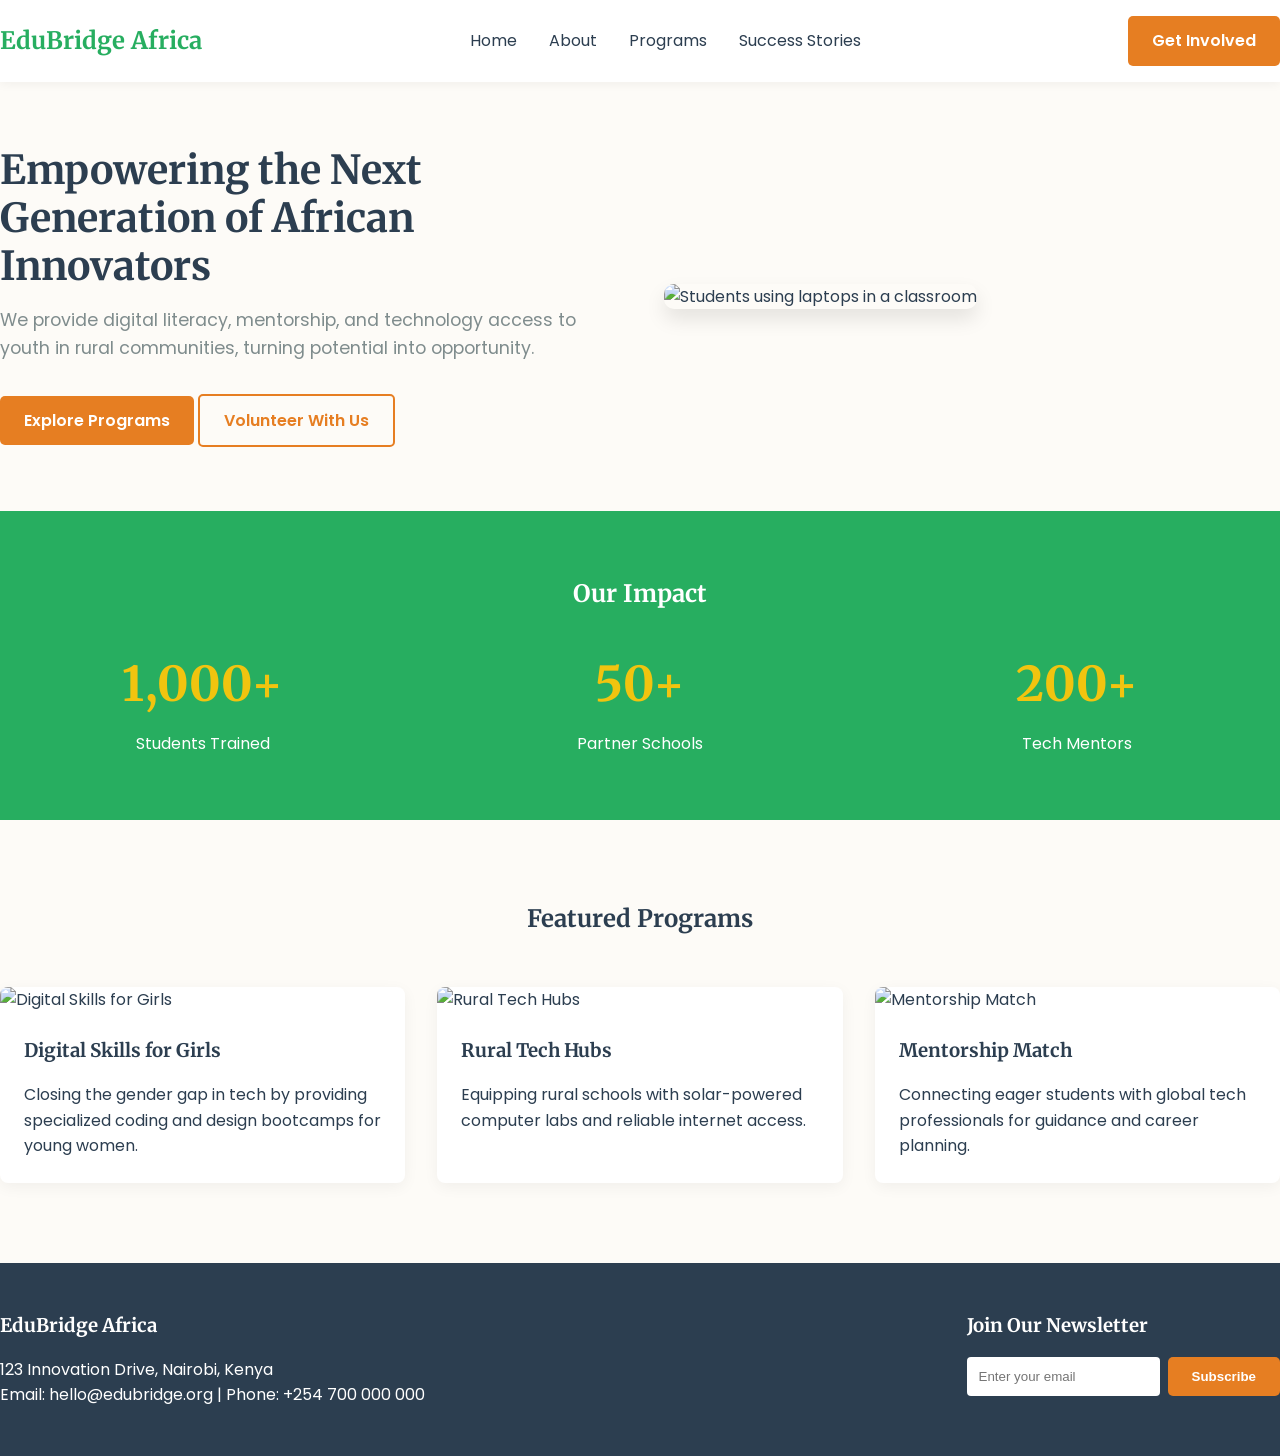
==== index.html @ 54823c9e "Add initial project files including HTML, CSS, and configuration for EduBridge website" ====
<!DOCTYPE html>
<html lang="en">
<head>
    <meta charset="UTF-8">
    <meta name="viewport" content="width=device-width, initial-scale=1.0">
    <title>EduBridge Africa | Bridging the Digital Divide</title>
    <link rel="stylesheet" href="index.css">
    <link href="https://fonts.googleapis.com/css2?family=Merriweather:wght@400;700&family=Poppins:wght@300;400;600&display=swap" rel="stylesheet">
</head>
<body>

    <header class="navbar">
        <div class="container nav-container">
            <a href="index.html" class="logo">EduBridge Africa</a>
            <nav>
                <ul class="nav-links">
                    <li><a href="index.html">Home</a></li>
                    <li><a href="about.html">About</a></li>
                    <li><a href="programs.html">Programs</a></li>
                    <li><a href="success.html">Success Stories</a></li>
                </ul>
            </nav>
            <a href="involved.html" class="btn btn-primary">Get Involved</a>
        </div>
    </header>

    <section class="hero">
        <div class="container hero-content">
            <div class="hero-text">
                <h1>Empowering the Next Generation of African Innovators</h1>
                <p>We provide digital literacy, mentorship, and technology access to youth in rural communities, turning potential into opportunity.</p>
                <a href="programs.html" class="btn btn-primary">Explore Programs</a>
                <a href="get-involved.html" class="btn btn-secondary">Volunteer With Us</a>
            </div>
            <div class="hero-image">
                <img src="https://via.placeholder.com/500x350/27AE60/FFFFFF?text=Students+Learning+on+Laptops" alt="Students using laptops in a classroom">
            </div>
        </div>
    </section>

    <section class="impact">
        <div class="container">
            <h2>Our Impact</h2>
            <div class="impact-grid">
                <div class="impact-stat">
                    <h3>1,000+</h3>
                    <p>Students Trained</p>
                </div>
                <div class="impact-stat">
                    <h3>50+</h3>
                    <p>Partner Schools</p>
                </div>
                <div class="impact-stat">
                    <h3>200+</h3>
                    <p>Tech Mentors</p>
                </div>
            </div>
        </div>
    </section>

    <section class="programs">
        <div class="container">
            <h2>Featured Programs</h2>
            <div class="program-grid">
                <div class="card">
                    <img src="https://via.placeholder.com/400x200/E67E22/FFFFFF?text=Digital+Skills+for+Girls" alt="Digital Skills for Girls">
                    <div class="card-content">
                        <h3>Digital Skills for Girls</h3>
                        <p>Closing the gender gap in tech by providing specialized coding and design bootcamps for young women.</p>
                    </div>
                </div>
                <div class="card">
                    <img src="https://via.placeholder.com/400x200/F1C40F/2C3E50?text=Rural+Tech+Hubs" alt="Rural Tech Hubs">
                    <div class="card-content">
                        <h3>Rural Tech Hubs</h3>
                        <p>Equipping rural schools with solar-powered computer labs and reliable internet access.</p>
                    </div>
                </div>
                <div class="card">
                    <img src="https://via.placeholder.com/400x200/27AE60/FFFFFF?text=Mentorship+Match" alt="Mentorship Match">
                    <div class="card-content">
                        <h3>Mentorship Match</h3>
                        <p>Connecting eager students with global tech professionals for guidance and career planning.</p>
                    </div>
                </div>
            </div>
        </div>
    </section>

    <footer>
        <div class="container footer-content">
            <div class="footer-info">
                <h3>EduBridge Africa</h3>
                <p>123 Innovation Drive, Nairobi, Kenya</p>
                <p>Email: hello@edubridge.org | Phone: +254 700 000 000</p>
            </div>
            <div class="footer-newsletter">
                <h3>Join Our Newsletter</h3>
                <form class="newsletter-form">
                    <label for="email" class="sr-only">Email Address</label>
                    <input type="email" id="email" name="email" placeholder="Enter your email" required>
                    <button type="submit" class="btn btn-primary">Subscribe</button>
                </form>
            </div>
        </div>
    </footer>

</body>
</html>
---- index.css ----
/* CSS Variables for Design System */
:root {
    --primary-orange: #E67E22;
    --primary-orange-hover: #D35400;
    --secondary-green: #27AE60;
    --accent-yellow: #F1C40F;
    --bg-color: #FDFBF7;
    --text-dark: #2C3E50;
    --text-light: #7F8C8D;
    
    --font-heading: 'Merriweather', serif;
    --font-body: 'Poppins', sans-serif;
}

/* Reset & Base Styles */
* {
    margin: 0;
    padding: 0;
    box-sizing: border-box;
}

body {
    font-family: var(--font-body);
    background-color: var(--bg-color);
    color: var(--text-dark);
    line-height: 1.6;
}

h1, h2, h3 {
    font-family: var(--font-heading);
    margin-bottom: 1rem;
}

a {
    text-decoration: none;
    color: inherit;
}

ul {
    list-style: none;
}

.container {
    width: 100%;
    max-width: 1650px;
    margin: 0 auto;
}

/* Buttons */
.btn {
    display: inline-block;
    padding: 0.75rem 1.5rem;
    border-radius: 5px;
    font-weight: 600;
    transition: background-color 0.3s ease;
    cursor: pointer;
    border: none;
}

.btn-primary {
    background-color: var(--primary-orange);
    color: #fff;
}

.btn-primary:hover {
    background-color: var(--primary-orange-hover);
}

.btn-secondary {
    background-color: transparent;
    color: var(--primary-orange);
    border: 2px solid var(--primary-orange);
}

.btn-secondary:hover {
    background-color: var(--primary-orange);
    color: #fff;
}

/* Navigation */
.navbar {
    background-color: #fff;
    box-shadow: 0 2px 10px rgba(0,0,0,0.05);
    padding: 1rem 0;
    position: sticky;
    top: 0;
    z-index: 100;
}

.nav-container {
    display: flex;
    justify-content: space-between;
    align-items: center;
}

.logo {
    font-family: var(--font-heading);
    font-size: 24px;
    font-weight: 700;
    color: var(--secondary-green);
}

.nav-links {
    display: flex;
    gap: 32px;
}

.nav-links a:hover {
    color: var(--primary-orange);
}

/* Hero Section */
.hero {
    padding: 4rem 0;
}

.hero-content {
    display: flex;
    align-items: center;
    gap: 3rem;
}

.hero-text {
    flex: 1;
}

.hero-text h1 {
    font-size: 2.5rem;
    line-height: 1.2;
}

.hero-text p {
    font-size: 1.1rem;
    margin-bottom: 2rem;
    color: var(--text-light);
}

.hero-image {
    flex: 1;
}

.hero-image img {
    width: 100%;
    border-radius: 10px;
    box-shadow: 0 10px 20px rgba(0,0,0,0.1);
}

/* Impact Section */
.impact {
    background-color: var(--secondary-green);
    color: #fff;
    padding: 4rem 0;
    text-align: center;
}

.impact-grid {
    display: grid;
    grid-template-columns: repeat(3, 1fr);
    gap: 2rem;
    margin-top: 2rem;
}

.impact-stat h3 {
    font-size: 3rem;
    color: var(--accent-yellow);
    margin-bottom: 0.5rem;
}

/* Programs Section */
.programs {
    padding: 5rem 0;
    text-align: center;
}

.program-grid {
    display: grid;
    grid-template-columns: repeat(3, 1fr);
    gap: 2rem;
    margin-top: 3rem;
    text-align: left;
}

.card {
    background-color: #fff;
    border-radius: 8px;
    overflow: hidden;
    box-shadow: 0 4px 15px rgba(0,0,0,0.05);
    transition: transform 0.3s ease;
}

.card:hover {
    transform: translateY(-5px);
}

.card img {
    width: 100%;
    height: auto;
    display: block;
}

.card-content {
    padding: 1.5rem;
}

/* Footer */
footer {
    background-color: var(--text-dark);
    color: #fff;
    padding: 3rem 0;
}

.footer-content {
    display: flex;
    justify-content: space-between;
    gap: 2rem;
}

.newsletter-form {
    display: flex;
    gap: 0.5rem;
    margin-top: 1rem;
}

.newsletter-form input {
    padding: 0.75rem;
    border: none;
    border-radius: 4px;
    flex: 1;
}

.sr-only {
    position: absolute;
    width: 1px;
    height: 1px;
    padding: 0;
    margin: -1px;
    overflow: hidden;
    clip: rect(0, 0, 0, 0);
    border: 0;
}

/* --- Media Queries for Tablet and Mobile --- */

/* Tablet (max-width: 1024px) */
@media (max-width: 1024px) {
    .program-grid {
        grid-template-columns: repeat(2, 1fr);
    }
}

/* Mobile (max-width: 768px) */
@media (max-width: 768px) {
    .nav-container {
        flex-direction: column;
        gap: 1rem;
    }
    
    .nav-links {
        flex-direction: column;
        text-align: center;
        gap: 1rem;
    }

    .hero-content {
        flex-direction: column;
        text-align: center;
    }

    .hero-text h1 {
        font-size: 2rem;
    }

    .impact-grid {
        grid-template-columns: 1fr;
    }

    .program-grid {
        grid-template-columns: 1fr;
    }

    .footer-content {
        flex-direction: column;
        text-align: center;
    }

    .newsletter-form {
        flex-direction: column;
    }
}

/*------------------------------------------------------------*/
/* --- Additional Styles for Sub-pages --- */

/* Generic Page Header */
.page-header {
    background-color: var(--secondary-green);
    color: #fff;
    padding: 4rem 0;
    text-align: center;
}

/* Content Sections */
.content-section {
    padding: 5rem 0;
}

/* Values/Team Grid */
.grid-3 {
    display: grid;
    grid-template-columns: repeat(3, 1fr);
    gap: 2rem;
    margin-top: 3rem;
}

/* Forms */
.form-group {
    margin-bottom: 1.5rem;
}

.form-group label {
    display: block;
    margin-bottom: 0.5rem;
    font-weight: 600;
}

.form-group input, 
.form-group select, 
.form-group textarea {
    width: 100%;
    padding: 0.8rem;
    border: 1px solid #ddd;
    border-radius: 5px;
    font-family: var(--font-body);
}

.contact-container {
    max-width: 800px;
    margin: 0 auto;
    background: #fff;
    padding: 2rem;
    border-radius: 10px;
    box-shadow: 0 5px 15px rgba(0,0,0,0.1);
}

/* Responsive Fix for Grids */
@media (max-width: 768px) {
    .grid-3 { grid-template-columns: 1fr; }
}
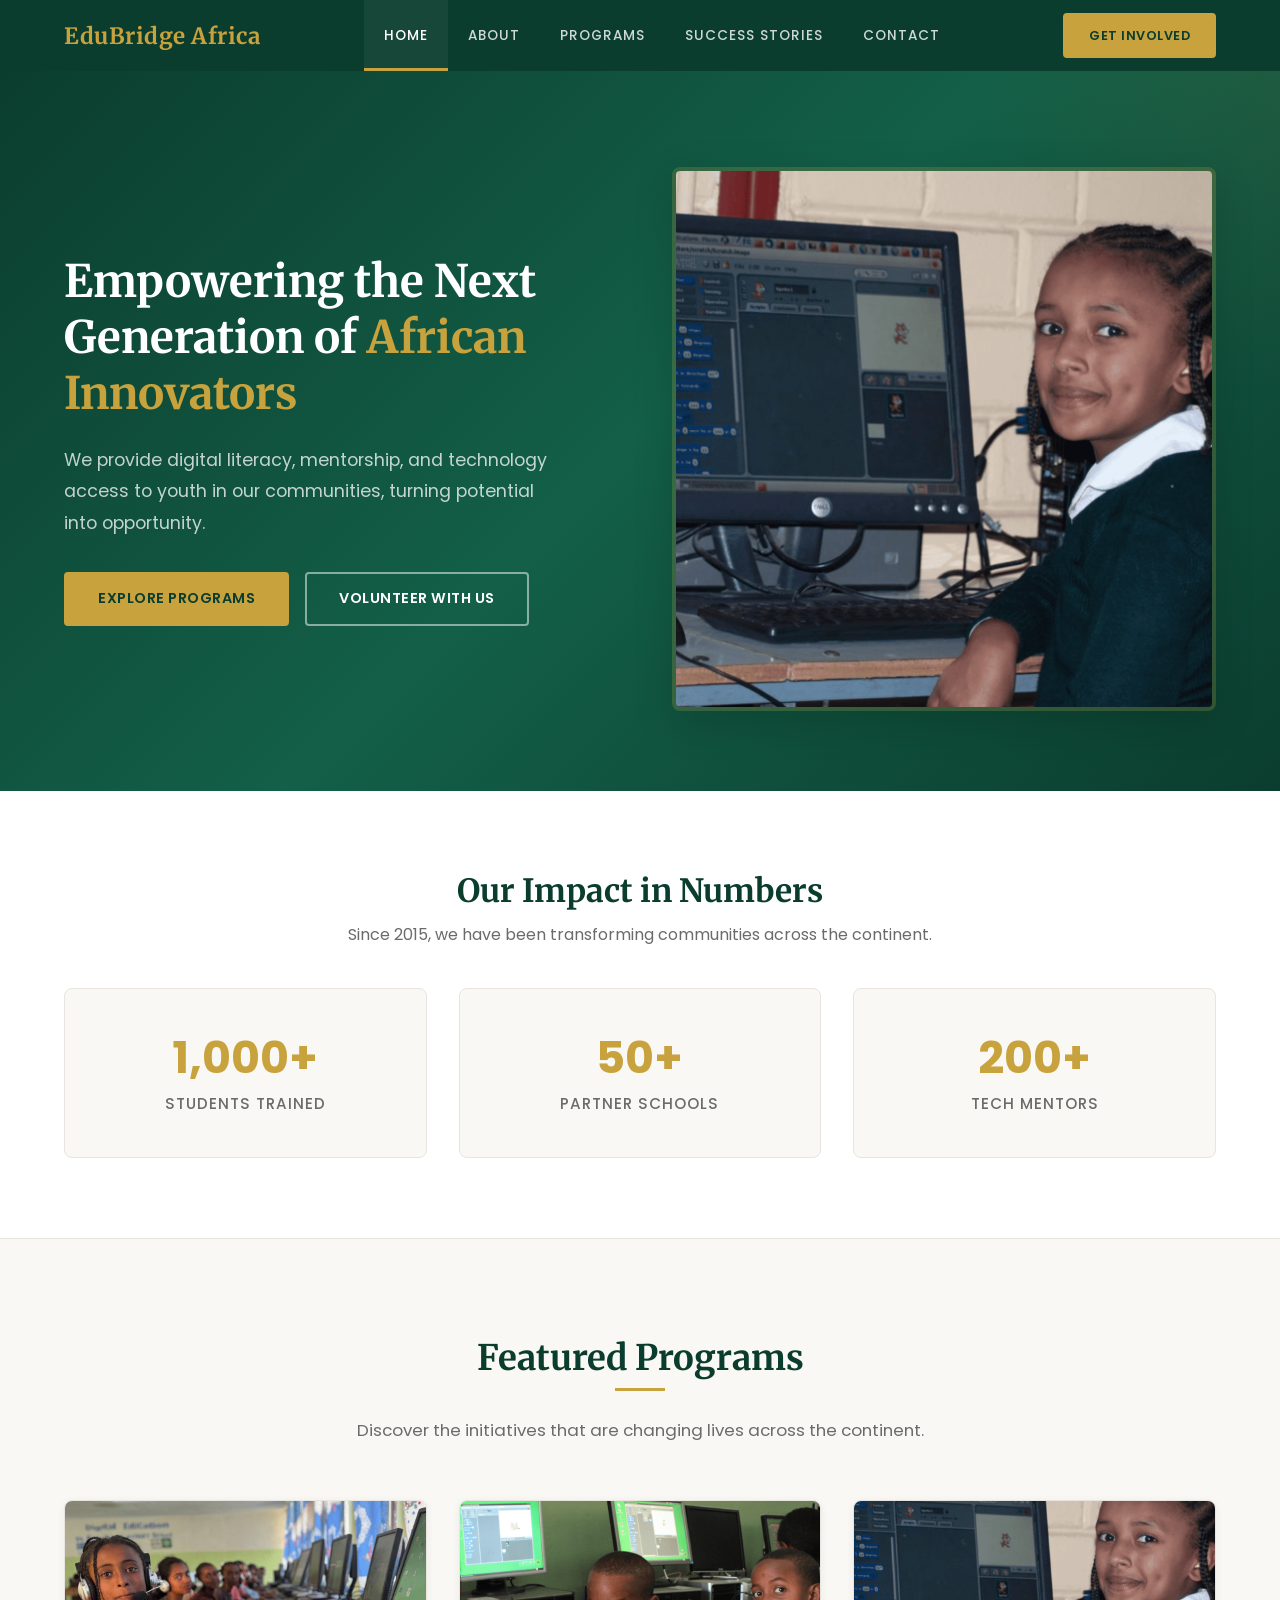
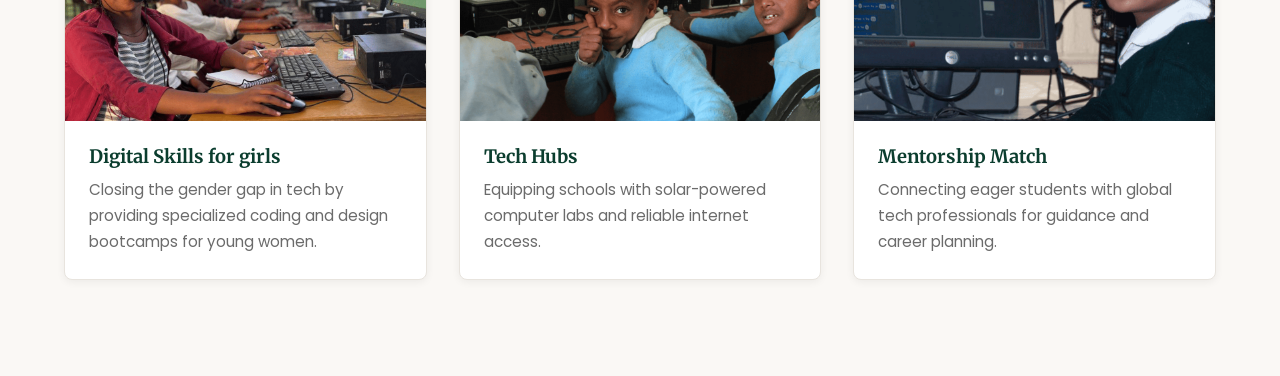
==== commit 30f9636a: "refactor: consolidate CSS into central stylesheet and update site structure with new contact page an" ====
--- a/index.html
+++ b/index.html
@@ -1,46 +1,72 @@
 <!DOCTYPE html>
 <html lang="en">
+
 <head>
     <meta charset="UTF-8">
     <meta name="viewport" content="width=device-width, initial-scale=1.0">
+    <meta name="description"
+        content="EduBridge Africa empowers youth in rural communities with digital literacy, mentorship, and technology access. Bridging the digital divide across Africa.">
     <title>EduBridge Africa | Bridging the Digital Divide</title>
-    <link rel="stylesheet" href="index.css">
-    <link href="https://fonts.googleapis.com/css2?family=Merriweather:wght@400;700&family=Poppins:wght@300;400;600&display=swap" rel="stylesheet">
+    <link rel="stylesheet" href="style.css">
+    <link
+        href="https://fonts.googleapis.com/css2?family=Merriweather:wght@400;700&family=Poppins:wght@300;400;500;600;700&display=swap"
+        rel="stylesheet">
 </head>
+
 <body>
 
+    <!-- Navigation -->
     <header class="navbar">
         <div class="container nav-container">
             <a href="index.html" class="logo">EduBridge Africa</a>
-            <nav>
-                <ul class="nav-links">
-                    <li><a href="index.html">Home</a></li>
-                    <li><a href="about.html">About</a></li>
-                    <li><a href="programs.html">Programs</a></li>
-                    <li><a href="success.html">Success Stories</a></li>
-                </ul>
-            </nav>
-            <a href="involved.html" class="btn btn-primary">Get Involved</a>
+            <input type="checkbox" id="menu-toggle" class="menu-toggle sr-only">
+            <label for="menu-toggle" class="hamburger" aria-label="Toggle navigation">
+                <span></span>
+                <span></span>
+                <span></span>
+            </label>
+            <div class="nav-menu">
+                <nav>
+                    <ul class="nav-links">
+                        <li><a href="index.html" class="active">Home</a></li>
+                        <li><a href="about.html">About</a></li>
+                        <li><a href="programs.html">Programs</a></li>
+                        <li><a href="success.html">Success Stories</a></li>
+                        <li><a href="contact.html">Contact</a></li>
+                    </ul>
+                </nav>
+                <a href="involved.html" class="btn btn-primary nav-cta-mobile">Get Involved</a>
+            </div>
+            <div class="nav-cta">
+                <a href="involved.html" class="btn btn-primary">Get Involved</a>
+            </div>
+            <label for="menu-toggle" class="nav-overlay"></label>
         </div>
     </header>
 
+    <!-- Hero Section -->
     <section class="hero">
         <div class="container hero-content">
             <div class="hero-text">
-                <h1>Empowering the Next Generation of African Innovators</h1>
-                <p>We provide digital literacy, mentorship, and technology access to youth in rural communities, turning potential into opportunity.</p>
-                <a href="programs.html" class="btn btn-primary">Explore Programs</a>
-                <a href="get-involved.html" class="btn btn-secondary">Volunteer With Us</a>
+                <h1>Empowering the Next Generation of <span>African Innovators</span></h1>
+                <p>We provide digital literacy, mentorship, and technology access to youth in our communities, turning
+                    potential into opportunity.</p>
+                <div class="hero-buttons">
+                    <a href="programs.html" class="btn btn-primary">Explore Programs</a>
+                    <a href="involved.html" class="btn btn-outline-white">Volunteer With Us</a>
+                </div>
             </div>
             <div class="hero-image">
-                <img src="https://via.placeholder.com/500x350/27AE60/FFFFFF?text=Students+Learning+on+Laptops" alt="Students using laptops in a classroom">
+                <img src="/images/Ethiopia.png" alt="A girl working with a computer">
             </div>
         </div>
     </section>
 
+    <!-- Impact Stats -->
     <section class="impact">
         <div class="container">
-            <h2>Our Impact</h2>
+            <h2>Our Impact in Numbers</h2>
+            <p>Since 2015, we have been transforming communities across the continent.</p>
             <div class="impact-grid">
                 <div class="impact-stat">
                     <h3>1,000+</h3>
@@ -58,52 +84,49 @@
         </div>
     </section>
 
-    <section class="programs">
+    <!-- Featured Programs -->
+    <section class="programs-section">
         <div class="container">
-            <h2>Featured Programs</h2>
+            <div class="section-title">
+                <h2>Featured Programs</h2>
+                <p>Discover the initiatives that are changing lives across the continent.</p>
+            </div>
             <div class="program-grid">
                 <div class="card">
-                    <img src="https://via.placeholder.com/400x200/E67E22/FFFFFF?text=Digital+Skills+for+Girls" alt="Digital Skills for Girls">
+                    <div class="card-img-wrapper">
+                        <img src="images/Bethlehem-Meretue.png" alt="girls coding on laptops">
+                    </div>
                     <div class="card-content">
-                        <h3>Digital Skills for Girls</h3>
-                        <p>Closing the gender gap in tech by providing specialized coding and design bootcamps for young women.</p>
+                        <h3>Digital Skills for girls</h3>
+                        <p>Closing the gender gap in tech by providing specialized coding and design bootcamps for young
+                            women.</p>
                     </div>
                 </div>
                 <div class="card">
-                    <img src="https://via.placeholder.com/400x200/F1C40F/2C3E50?text=Rural+Tech+Hubs" alt="Rural Tech Hubs">
+                    <div class="card-img-wrapper">
+                        <img src="images/Ethiopia2.png" alt="Solar-powered computer lab in a rural school">
+                    </div>
                     <div class="card-content">
-                        <h3>Rural Tech Hubs</h3>
-                        <p>Equipping rural schools with solar-powered computer labs and reliable internet access.</p>
+                        <h3>Tech Hubs</h3>
+                        <p>Equipping schools with solar-powered computer labs and reliable internet access.</p>
                     </div>
                 </div>
                 <div class="card">
-                    <img src="https://via.placeholder.com/400x200/27AE60/FFFFFF?text=Mentorship+Match" alt="Mentorship Match">
+                    <div class="card-img-wrapper">
+                        <img src="images/Ethiopia.png" alt="Student on a video mentorship call">
+                    </div>
                     <div class="card-content">
                         <h3>Mentorship Match</h3>
-                        <p>Connecting eager students with global tech professionals for guidance and career planning.</p>
+                        <p>Connecting eager students with global tech professionals for guidance and career planning.
+                        </p>
                     </div>
                 </div>
             </div>
         </div>
     </section>
 
-    <footer>
-        <div class="container footer-content">
-            <div class="footer-info">
-                <h3>EduBridge Africa</h3>
-                <p>123 Innovation Drive, Nairobi, Kenya</p>
-                <p>Email: hello@edubridge.org | Phone: +254 700 000 000</p>
-            </div>
-            <div class="footer-newsletter">
-                <h3>Join Our Newsletter</h3>
-                <form class="newsletter-form">
-                    <label for="email" class="sr-only">Email Address</label>
-                    <input type="email" id="email" name="email" placeholder="Enter your email" required>
-                    <button type="submit" class="btn btn-primary">Subscribe</button>
-                </form>
-            </div>
-        </div>
-    </footer>
+
 
 </body>
+
 </html>
--- a/style.css
+++ b/style.css
@@ -0,0 +1,1679 @@
+/* ============================================================
+   EduBridge Africa — Unified Stylesheet
+   Inspired by Ahaspora: deep greens, gold accents, bold pro feel
+   ============================================================ */
+
+/* --- CSS Variables (Design Tokens) --- */
+:root {
+    --primary-deep: #0B3D2E;
+    --primary-mid: #14634A;
+    --primary-light: #1A8F6A;
+    --accent-gold: #C8A23D;
+    --accent-gold-hover: #B08A2E;
+    --accent-gold-light: rgba(200, 162, 61, 0.12);
+    --bg-cream: #FAF8F5;
+    --bg-white: #ffffff;
+    --bg-offwhite: #F5F2EE;
+    --text-dark: #1A1A1A;
+    --text-body: #3D3D3D;
+    --text-muted: #6B6B6B;
+    --text-light: #8A8A8A;
+    --border-light: #E8E4DE;
+    --shadow-sm: 0 2px 8px rgba(0, 0, 0, 0.06);
+    --shadow-md: 0 4px 20px rgba(0, 0, 0, 0.1);
+    --shadow-lg: 0 12px 40px rgba(0, 0, 0, 0.15);
+    --radius-sm: 4px;
+    --radius-md: 8px;
+    --radius-lg: 16px;
+    --radius-pill: 50px;
+    --font-heading: 'Merriweather', serif;
+    --font-body: 'Poppins', sans-serif;
+    --transition-fast: 0.2s ease;
+    --transition-base: 0.3s ease;
+}
+
+/* --- Reset & Base --- */
+*,
+*::before,
+*::after {
+    margin: 0;
+    padding: 0;
+    box-sizing: border-box;
+}
+
+html {
+    scroll-behavior: smooth;
+}
+
+body {
+    font-family: var(--font-body);
+    background-color: var(--bg-cream);
+    color: var(--text-body);
+    line-height: 1.7;
+    overflow-x: hidden;
+    -webkit-font-smoothing: antialiased;
+}
+
+h1, h2, h3, h4 {
+    font-family: var(--font-heading);
+    margin-bottom: 1rem;
+    line-height: 1.3;
+    color: var(--text-dark);
+}
+
+a {
+    text-decoration: none;
+    color: inherit;
+    transition: color var(--transition-fast);
+}
+
+ul {
+    list-style: none;
+}
+
+img {
+    max-width: 100%;
+    height: auto;
+    display: block;
+}
+
+/* --- Utility Classes --- */
+.container {
+    width: 100%;
+    max-width: 1200px;
+    margin: 0 auto;
+    padding: 0 24px;
+}
+
+.sr-only {
+    position: absolute;
+    width: 1px;
+    height: 1px;
+    padding: 0;
+    margin: -1px;
+    overflow: hidden;
+    clip: rect(0, 0, 0, 0);
+    border: 0;
+}
+
+.section-label {
+    display: inline-block;
+    background: var(--accent-gold-light);
+    color: var(--accent-gold);
+    padding: 6px 18px;
+    border-radius: var(--radius-pill);
+    font-weight: 600;
+    font-size: 0.75rem;
+    margin-bottom: 1rem;
+    text-transform: uppercase;
+    letter-spacing: 2px;
+}
+
+.section-title {
+    text-align: center;
+    margin-bottom: 3.5rem;
+}
+
+.section-title h2 {
+    font-size: 2.2rem;
+    position: relative;
+    display: inline-block;
+    color: var(--primary-deep);
+}
+
+.section-title h2::after {
+    content: '';
+    position: absolute;
+    bottom: -10px;
+    left: 50%;
+    transform: translateX(-50%);
+    width: 50px;
+    height: 3px;
+    background: var(--accent-gold);
+}
+
+.section-title p {
+    color: var(--text-muted);
+    font-size: 1.05rem;
+    margin-top: 1.2rem;
+    max-width: 600px;
+    margin-left: auto;
+    margin-right: auto;
+}
+
+/* --- Buttons --- */
+.btn {
+    display: inline-block;
+    padding: 0.8rem 2rem;
+    border-radius: var(--radius-sm);
+    font-weight: 600;
+    font-size: 0.9rem;
+    font-family: var(--font-body);
+    cursor: pointer;
+    border: 2px solid transparent;
+    transition: all var(--transition-base);
+    letter-spacing: 0.5px;
+    text-transform: uppercase;
+}
+
+.btn-primary {
+    background: var(--accent-gold);
+    color: var(--primary-deep);
+    border-color: var(--accent-gold);
+}
+
+.btn-primary:hover {
+    background: var(--accent-gold-hover);
+    border-color: var(--accent-gold-hover);
+    transform: translateY(-2px);
+    box-shadow: 0 4px 15px rgba(200, 162, 61, 0.3);
+}
+
+.btn-secondary {
+    background-color: transparent;
+    color: var(--accent-gold);
+    border: 2px solid var(--accent-gold);
+}
+
+.btn-secondary:hover {
+    background-color: var(--accent-gold);
+    color: var(--primary-deep);
+    transform: translateY(-2px);
+}
+
+.btn-white {
+    background-color: #fff;
+    color: var(--primary-deep);
+    font-weight: 700;
+}
+
+.btn-white:hover {
+    background-color: var(--accent-gold);
+    color: var(--primary-deep);
+    transform: translateY(-2px);
+}
+
+.btn-outline-white {
+    background: transparent;
+    color: #fff;
+    border: 2px solid rgba(255,255,255,0.5);
+}
+
+.btn-outline-white:hover {
+    background: #fff;
+    color: var(--primary-deep);
+    border-color: #fff;
+}
+
+
+/* ============================================================
+   NAVIGATION
+   ============================================================ */
+.navbar {
+    background-color: var(--primary-deep);
+    padding: 0;
+    position: sticky;
+    top: 0;
+    z-index: 1000;
+}
+
+.nav-container {
+    display: flex;
+    justify-content: space-between;
+    align-items: center;
+    min-height: 70px;
+}
+
+.logo {
+    font-family: var(--font-heading);
+    font-size: 1.4rem;
+    font-weight: 700;
+    color: var(--accent-gold);
+    letter-spacing: 0.5px;
+}
+
+.nav-links {
+    display: flex;
+    gap: 0;
+    align-items: center;
+}
+
+.nav-links li a {
+    display: block;
+    padding: 24px 20px;
+    font-weight: 500;
+    font-size: 0.85rem;
+    color: rgba(255, 255, 255, 0.8);
+    text-transform: uppercase;
+    letter-spacing: 1px;
+    position: relative;
+    transition: all var(--transition-base);
+}
+
+.nav-links li a::after {
+    content: '';
+    position: absolute;
+    bottom: 0;
+    left: 0;
+    width: 0;
+    height: 3px;
+    background: var(--accent-gold);
+    transition: width var(--transition-base);
+}
+
+.nav-links li a:hover,
+.nav-links li a.active {
+    color: #fff;
+    background: rgba(255, 255, 255, 0.05);
+}
+
+.nav-links li a:hover::after,
+.nav-links li a.active::after {
+    width: 100%;
+}
+
+.nav-cta .btn {
+    padding: 0.6rem 1.5rem;
+    font-size: 0.8rem;
+}
+
+/* Pure CSS Hamburger Menu */
+.menu-toggle {
+    display: none;
+}
+
+.hamburger {
+    display: none;
+    flex-direction: column;
+    gap: 5px;
+    cursor: pointer;
+    padding: 5px;
+    z-index: 1001;
+}
+
+.hamburger span {
+    display: block;
+    width: 26px;
+    height: 2px;
+    background-color: #fff;
+    transition: all var(--transition-base);
+}
+
+/* Mobile menu via CSS checkbox */
+.menu-toggle:checked ~ .nav-menu {
+    right: 0;
+}
+
+.menu-toggle:checked ~ .nav-overlay {
+    display: block;
+}
+
+.menu-toggle:checked ~ .hamburger span:nth-child(1) {
+    transform: rotate(45deg) translate(5px, 5px);
+}
+
+.menu-toggle:checked ~ .hamburger span:nth-child(2) {
+    opacity: 0;
+}
+
+.menu-toggle:checked ~ .hamburger span:nth-child(3) {
+    transform: rotate(-45deg) translate(5px, -5px);
+}
+
+
+/* ============================================================
+   HERO SECTION (Home)
+   ============================================================ */
+.hero {
+    padding: 6rem 0 5rem;
+    background: var(--primary-deep);
+    position: relative;
+    overflow: hidden;
+}
+
+.hero::before {
+    content: '';
+    position: absolute;
+    top: 0;
+    left: 0;
+    width: 100%;
+    height: 100%;
+    background: linear-gradient(135deg, var(--primary-deep) 0%, var(--primary-mid) 50%, var(--primary-deep) 100%);
+    opacity: 0.9;
+}
+
+.hero::after {
+    content: '';
+    position: absolute;
+    top: -50%;
+    right: -30%;
+    width: 700px;
+    height: 700px;
+    background: radial-gradient(circle, rgba(200, 162, 61, 0.08) 0%, transparent 70%);
+    border-radius: 50%;
+    pointer-events: none;
+}
+
+.hero-content {
+    display: flex;
+    align-items: center;
+    gap: 4rem;
+    position: relative;
+    z-index: 1;
+}
+
+.hero-text {
+    flex: 1;
+}
+
+.hero-text h1 {
+    font-size: 2.8rem;
+    line-height: 1.25;
+    margin-bottom: 1.5rem;
+    color: #fff;
+}
+
+.hero-text h1 span {
+    color: var(--accent-gold);
+}
+
+.hero-text p {
+    font-size: 1.1rem;
+    margin-bottom: 2rem;
+    color: rgba(255, 255, 255, 0.75);
+    max-width: 500px;
+    line-height: 1.8;
+}
+
+.hero-buttons {
+    display: flex;
+    gap: 1rem;
+    flex-wrap: wrap;
+}
+
+.hero-image {
+    flex: 1;
+    position: relative;
+}
+
+.hero-image img {
+    width: 100%;
+    border-radius: var(--radius-md);
+    box-shadow: var(--shadow-lg);
+    border: 4px solid rgba(200, 162, 61, 0.2);
+}
+
+
+/* ============================================================
+   IMPACT STATS
+   ============================================================ */
+.impact {
+    background: var(--bg-white);
+    padding: 5rem 0;
+    text-align: center;
+    border-bottom: 1px solid var(--border-light);
+}
+
+.impact h2 {
+    font-size: 2rem;
+    color: var(--primary-deep);
+    margin-bottom: 0.5rem;
+}
+
+.impact > .container > p {
+    color: var(--text-muted);
+    margin-bottom: 2.5rem;
+}
+
+.impact-grid {
+    display: grid;
+    grid-template-columns: repeat(3, 1fr);
+    gap: 2rem;
+}
+
+.impact-stat {
+    padding: 2.5rem 2rem;
+    border-radius: var(--radius-md);
+    background: var(--bg-cream);
+    border: 1px solid var(--border-light);
+    transition: transform var(--transition-base), box-shadow var(--transition-base);
+}
+
+.impact-stat:hover {
+    transform: translateY(-4px);
+    box-shadow: var(--shadow-md);
+}
+
+.impact-stat h3 {
+    font-size: 2.8rem;
+    color: var(--accent-gold);
+    margin-bottom: 0.25rem;
+    font-family: var(--font-body);
+    font-weight: 700;
+}
+
+.impact-stat p {
+    font-size: 0.95rem;
+    color: var(--text-muted);
+    text-transform: uppercase;
+    letter-spacing: 1px;
+    font-weight: 500;
+}
+
+
+/* ============================================================
+   PROGRAM CARDS (Home Featured)
+   ============================================================ */
+.programs-section {
+    padding: 6rem 0;
+}
+
+.program-grid {
+    display: grid;
+    grid-template-columns: repeat(3, 1fr);
+    gap: 2rem;
+    margin-top: 2rem;
+    text-align: left;
+}
+
+.card {
+    background-color: var(--bg-white);
+    border-radius: var(--radius-md);
+    overflow: hidden;
+    box-shadow: var(--shadow-sm);
+    transition: transform var(--transition-base), box-shadow var(--transition-base);
+    border: 1px solid var(--border-light);
+}
+
+.card:hover {
+    transform: translateY(-6px);
+    box-shadow: var(--shadow-lg);
+}
+
+.card-img-wrapper {
+    overflow: hidden;
+    height: 220px;
+}
+
+.card img {
+    width: 100%;
+    height: 100%;
+    object-fit: cover;
+    transition: transform 0.5s ease;
+}
+
+.card:hover img {
+    transform: scale(1.05);
+}
+
+.card-content {
+    padding: 1.5rem;
+}
+
+.card-content h3 {
+    font-size: 1.15rem;
+    margin-bottom: 0.5rem;
+    color: var(--primary-deep);
+}
+
+.card-content p {
+    color: var(--text-muted);
+    font-size: 0.95rem;
+    line-height: 1.7;
+}
+
+
+/* ============================================================
+   PAGE HEADERS (Sub-pages)
+   ============================================================ */
+.page-header {
+    padding: 5rem 0 4rem;
+    text-align: center;
+    color: #fff;
+    position: relative;
+    overflow: hidden;
+    background: var(--primary-deep);
+}
+
+.page-header::before {
+    content: '';
+    position: absolute;
+    top: 0;
+    left: 0;
+    width: 100%;
+    height: 100%;
+    background: linear-gradient(135deg, var(--primary-deep) 0%, var(--primary-mid) 100%);
+}
+
+.page-header::after {
+    content: '';
+    position: absolute;
+    bottom: -40%;
+    right: -20%;
+    width: 500px;
+    height: 500px;
+    background: radial-gradient(circle, rgba(200, 162, 61, 0.1) 0%, transparent 70%);
+    border-radius: 50%;
+    pointer-events: none;
+}
+
+.page-header .container {
+    position: relative;
+    z-index: 1;
+}
+
+.page-header h1 {
+    font-size: 2.8rem;
+    margin-bottom: 0.75rem;
+    color: #fff;
+}
+
+.page-header p {
+    font-size: 1.1rem;
+    opacity: 0.8;
+    max-width: 600px;
+    margin: 0 auto;
+}
+
+.page-header .accent-bar {
+    width: 50px;
+    height: 3px;
+    background: var(--accent-gold);
+    margin: 1.5rem auto 0;
+}
+
+
+/* ============================================================
+   ABOUT PAGE
+   ============================================================ */
+
+/* Problem / Challenge Section */
+.problem-section {
+    padding: 6rem 0;
+}
+
+.content-flex {
+    display: flex;
+    align-items: center;
+    gap: 4rem;
+}
+
+.text-block {
+    flex: 1;
+}
+
+.text-block h2 {
+    font-size: 2rem;
+    margin-bottom: 1.5rem;
+    color: var(--primary-deep);
+}
+
+.text-block p {
+    color: var(--text-body);
+    font-size: 1.02rem;
+    margin-bottom: 1rem;
+    line-height: 1.85;
+}
+
+.image-block {
+    flex: 1;
+}
+
+.image-block img {
+    width: 100%;
+    border-radius: var(--radius-md);
+    box-shadow: var(--shadow-lg);
+}
+
+/* Values Section */
+.values-section {
+    padding: 6rem 0;
+    background-color: var(--primary-deep);
+    color: #fff;
+}
+
+.values-section .section-title h2 {
+    color: #fff;
+}
+
+.values-section .section-title p {
+    color: rgba(255, 255, 255, 0.7);
+}
+
+.values-grid {
+    display: grid;
+    grid-template-columns: repeat(3, 1fr);
+    gap: 2rem;
+    margin-top: 2rem;
+}
+
+.value-card {
+    padding: 2.5rem 2rem;
+    background: rgba(255, 255, 255, 0.06);
+    border-radius: var(--radius-md);
+    text-align: center;
+    transition: transform var(--transition-base), background var(--transition-base);
+    border: 1px solid rgba(255, 255, 255, 0.08);
+}
+
+.value-card:hover {
+    transform: translateY(-5px);
+    background: rgba(255, 255, 255, 0.1);
+}
+
+.value-card .icon {
+    font-size: 1.1rem;
+    margin-bottom: 1.2rem;
+    display: inline-flex;
+    align-items: center;
+    justify-content: center;
+    width: 60px;
+    height: 60px;
+    border-radius: 50%;
+    background: rgba(200, 162, 61, 0.15);
+    color: var(--accent-gold);
+    font-weight: 700;
+    font-family: var(--font-heading);
+    letter-spacing: -0.5px;
+}
+
+.value-card h3 {
+    font-size: 1.15rem;
+    margin-bottom: 0.75rem;
+    color: var(--accent-gold);
+}
+
+.value-card p {
+    color: rgba(255, 255, 255, 0.7);
+    font-size: 0.95rem;
+    line-height: 1.7;
+}
+
+/* Team Section */
+.team-section {
+    padding: 6rem 0;
+}
+
+.team-grid {
+    display: grid;
+    grid-template-columns: repeat(3, 1fr);
+    gap: 2rem;
+    margin-top: 2rem;
+}
+
+.team-member {
+    text-align: center;
+    padding: 2.5rem 2rem;
+    background: var(--bg-white);
+    border-radius: var(--radius-md);
+    box-shadow: var(--shadow-sm);
+    transition: transform var(--transition-base), box-shadow var(--transition-base);
+    border: 1px solid var(--border-light);
+}
+
+.team-member:hover {
+    transform: translateY(-5px);
+    box-shadow: var(--shadow-md);
+}
+
+.team-member img {
+    width: 110px;
+    height: 110px;
+    border-radius: 50%;
+    object-fit: cover;
+    margin: 0 auto 1.2rem;
+    border: 3px solid var(--accent-gold-light);
+}
+
+.team-member h3 {
+    font-size: 1.1rem;
+    margin-bottom: 0.2rem;
+    color: var(--primary-deep);
+}
+
+.team-member p {
+    color: var(--text-muted);
+    font-size: 0.9rem;
+}
+
+/* Partners Section */
+.partners-section {
+    padding: 4rem 0;
+    background: var(--bg-offwhite);
+    text-align: center;
+    border-top: 1px solid var(--border-light);
+}
+
+.partners-section h3 {
+    font-family: var(--font-heading);
+    margin-bottom: 2rem;
+    font-size: 1.1rem;
+    color: var(--text-muted);
+    text-transform: uppercase;
+    letter-spacing: 2px;
+    font-weight: 400;
+}
+
+.partner-logos {
+    display: flex;
+    justify-content: center;
+    align-items: center;
+    gap: 3rem;
+    flex-wrap: wrap;
+    opacity: 0.5;
+    filter: grayscale(100%);
+    transition: all var(--transition-base);
+}
+
+.partner-logos:hover {
+    opacity: 0.8;
+    filter: grayscale(0%);
+}
+
+.partner-logos img {
+    height: 40px;
+    width: auto;
+}
+
+
+/* ============================================================
+   PROGRAMS PAGE
+   ============================================================ */
+.program-list {
+    padding: 6rem 0;
+}
+
+.program-item {
+    display: flex;
+    align-items: center;
+    gap: 4rem;
+    margin-bottom: 5rem;
+}
+
+.program-item:last-child {
+    margin-bottom: 0;
+}
+
+.program-item.reverse {
+    flex-direction: row-reverse;
+}
+
+.program-image {
+    flex: 1;
+}
+
+.program-image img {
+    width: 100%;
+    border-radius: var(--radius-md);
+    box-shadow: var(--shadow-lg);
+    transition: transform 0.5s ease;
+}
+
+.program-image:hover img {
+    transform: scale(1.02);
+}
+
+.program-text {
+    flex: 1;
+}
+
+.program-text h2 {
+    font-size: 1.8rem;
+    margin-bottom: 1.2rem;
+    color: var(--primary-deep);
+}
+
+.program-text p {
+    margin-bottom: 1.5rem;
+    color: var(--text-body);
+    font-size: 1.02rem;
+    line-height: 1.85;
+}
+
+.tag {
+    display: inline-block;
+    background: var(--accent-gold-light);
+    color: var(--accent-gold-hover);
+    padding: 5px 16px;
+    border-radius: var(--radius-pill);
+    font-weight: 600;
+    font-size: 0.75rem;
+    margin-bottom: 1rem;
+    text-transform: uppercase;
+    letter-spacing: 2px;
+}
+
+
+/* ============================================================
+   SUCCESS STORIES PAGE
+   ============================================================ */
+
+/* Featured Story */
+.featured-story {
+    padding: 6rem 0;
+    background-color: var(--bg-white);
+}
+
+.featured-container {
+    display: flex;
+    align-items: center;
+    gap: 4rem;
+    background: var(--bg-cream);
+    padding: 3rem;
+    border-radius: var(--radius-md);
+    border-left: 5px solid var(--accent-gold);
+    box-shadow: var(--shadow-md);
+}
+
+.featured-image {
+    flex: 1;
+}
+
+.featured-image img {
+    width: 100%;
+    border-radius: var(--radius-md);
+    box-shadow: var(--shadow-md);
+}
+
+.featured-text {
+    flex: 1.5;
+}
+
+.featured-text h2 {
+    color: var(--primary-deep);
+    font-size: 1.5rem;
+}
+
+.quote-text {
+    font-size: 1.2rem;
+    font-style: italic;
+    line-height: 1.7;
+    margin-bottom: 1.5rem;
+    color: var(--text-body);
+    position: relative;
+    padding-left: 1.5rem;
+    border-left: 3px solid var(--accent-gold);
+}
+
+/* Testimonial Grid */
+.testimonials {
+    padding: 6rem 0;
+}
+
+.testimonial-grid {
+    display: grid;
+    grid-template-columns: repeat(3, 1fr);
+    gap: 2rem;
+}
+
+.testimonial-card {
+    background: var(--bg-white);
+    padding: 2.5rem;
+    border-radius: var(--radius-md);
+    box-shadow: var(--shadow-sm);
+    display: flex;
+    flex-direction: column;
+    justify-content: space-between;
+    transition: transform var(--transition-base), box-shadow var(--transition-base);
+    border: 1px solid var(--border-light);
+    position: relative;
+}
+
+.testimonial-card::before {
+    content: '\201C';
+    position: absolute;
+    top: 15px;
+    left: 20px;
+    font-size: 4rem;
+    font-family: Georgia, serif;
+    color: var(--accent-gold-light);
+    line-height: 1;
+    pointer-events: none;
+}
+
+.testimonial-card:hover {
+    transform: translateY(-5px);
+    box-shadow: var(--shadow-md);
+}
+
+.testimonial-card .testimonial-quote {
+    color: var(--text-body);
+    margin-bottom: 2rem;
+    line-height: 1.8;
+    font-style: italic;
+    padding-top: 1.5rem;
+    font-size: 0.95rem;
+}
+
+.student-info {
+    display: flex;
+    align-items: center;
+    gap: 1rem;
+    border-top: 1px solid var(--border-light);
+    padding-top: 1.5rem;
+}
+
+.student-info img {
+    width: 48px;
+    height: 48px;
+    border-radius: 50%;
+    object-fit: cover;
+    border: 2px solid var(--accent-gold-light);
+}
+
+.student-info h4 {
+    margin-bottom: 0;
+    color: var(--primary-deep);
+    font-family: var(--font-heading);
+    font-size: 0.95rem;
+}
+
+.student-info span {
+    font-size: 0.82rem;
+    color: var(--text-muted);
+}
+
+/* Impact Comparison */
+.impact-comparison {
+    padding: 6rem 0;
+    background: var(--primary-deep);
+    color: #fff;
+    text-align: center;
+}
+
+.impact-comparison .section-title h2 {
+    color: #fff;
+}
+
+.impact-comparison .section-title p {
+    color: rgba(255,255,255,0.7);
+}
+
+.comparison-grid {
+    display: grid;
+    grid-template-columns: 1fr 1fr;
+    gap: 2rem;
+    margin-top: 3rem;
+}
+
+.comparison-item {
+    padding: 2.5rem;
+    border-radius: var(--radius-md);
+    background: rgba(255, 255, 255, 0.06);
+    border: 1px solid rgba(255,255,255,0.08);
+}
+
+.comparison-item h3 {
+    color: var(--accent-gold);
+    margin-bottom: 1rem;
+    font-size: 1.2rem;
+    text-transform: uppercase;
+    letter-spacing: 1px;
+}
+
+.comparison-item p {
+    max-width: 400px;
+    margin: 0 auto;
+    opacity: 0.8;
+    line-height: 1.8;
+}
+
+/* Success CTA */
+.success-cta {
+    padding: 5rem 0;
+    text-align: center;
+    background: var(--bg-offwhite);
+    border-top: 1px solid var(--border-light);
+}
+
+.success-cta h2 {
+    font-size: 1.8rem;
+    margin-bottom: 1rem;
+    color: var(--primary-deep);
+}
+
+.success-cta p {
+    color: var(--text-muted);
+    margin-bottom: 2rem;
+    max-width: 500px;
+    margin-left: auto;
+    margin-right: auto;
+}
+
+
+/* ============================================================
+   GET INVOLVED PAGE
+   ============================================================ */
+.ways-section {
+    padding: 6rem 0;
+}
+
+.ways-grid {
+    display: grid;
+    grid-template-columns: repeat(3, 1fr);
+    gap: 2rem;
+    margin-top: 2rem;
+}
+
+.way-card {
+    padding: 2.5rem 2rem;
+    border-radius: var(--radius-md);
+    background: var(--bg-white);
+    text-align: center;
+    box-shadow: var(--shadow-sm);
+    border: 1px solid var(--border-light);
+    transition: transform var(--transition-base), box-shadow var(--transition-base);
+}
+
+.way-card:hover {
+    transform: translateY(-6px);
+    box-shadow: var(--shadow-md);
+}
+
+.way-card .way-icon {
+    font-size: 0.9rem;
+    margin-bottom: 1.2rem;
+    display: inline-flex;
+    align-items: center;
+    justify-content: center;
+    width: 70px;
+    height: 70px;
+    border-radius: 50%;
+    background: var(--primary-deep);
+    color: var(--accent-gold);
+    font-weight: 700;
+    font-family: var(--font-heading);
+}
+
+.way-card h3 {
+    font-size: 1.15rem;
+    margin-bottom: 0.75rem;
+    color: var(--primary-deep);
+}
+
+.way-card p {
+    color: var(--text-muted);
+    font-size: 0.95rem;
+    margin-bottom: 1.5rem;
+    line-height: 1.7;
+}
+
+/* Volunteer Form */
+.form-section {
+    padding: 6rem 0;
+    background: var(--bg-offwhite);
+}
+
+.form-container {
+    max-width: 700px;
+    margin: 0 auto;
+    background: var(--bg-white);
+    padding: 3rem;
+    border-radius: var(--radius-md);
+    box-shadow: var(--shadow-md);
+    border: 1px solid var(--border-light);
+}
+
+.form-container h2 {
+    text-align: center;
+    margin-bottom: 0.5rem;
+    color: var(--primary-deep);
+}
+
+.form-container > p {
+    text-align: center;
+    color: var(--text-muted);
+    margin-bottom: 2rem;
+}
+
+.form-row {
+    display: grid;
+    grid-template-columns: 1fr 1fr;
+    gap: 1.5rem;
+}
+
+.form-group {
+    margin-bottom: 1.5rem;
+}
+
+.form-group label {
+    display: block;
+    margin-bottom: 0.5rem;
+    font-weight: 600;
+    font-size: 0.88rem;
+    color: var(--text-dark);
+    text-transform: uppercase;
+    letter-spacing: 0.5px;
+}
+
+.form-group input,
+.form-group select,
+.form-group textarea {
+    width: 100%;
+    padding: 0.85rem 1rem;
+    border: 1px solid var(--border-light);
+    border-radius: var(--radius-sm);
+    font-family: var(--font-body);
+    font-size: 0.95rem;
+    transition: border-color var(--transition-fast), box-shadow var(--transition-fast);
+    background: var(--bg-cream);
+    color: var(--text-body);
+}
+
+.form-group input:focus,
+.form-group select:focus,
+.form-group textarea:focus {
+    outline: none;
+    border-color: var(--accent-gold);
+    box-shadow: 0 0 0 3px var(--accent-gold-light);
+}
+
+.form-group textarea {
+    resize: vertical;
+    min-height: 120px;
+}
+
+/* Donation CTA */
+.donation-section {
+    padding: 5rem 0;
+    background: var(--primary-deep);
+    text-align: center;
+    color: #fff;
+}
+
+.donation-section h2 {
+    font-size: 2rem;
+    color: #fff;
+    margin-bottom: 0.75rem;
+}
+
+.donation-section p {
+    color: rgba(255, 255, 255, 0.7);
+    margin-bottom: 2rem;
+    max-width: 500px;
+    margin-left: auto;
+    margin-right: auto;
+}
+
+
+/* ============================================================
+   CONTACT PAGE
+   ============================================================ */
+.contact-layout {
+    display: grid;
+    grid-template-columns: 1fr 1.2fr;
+    gap: 3rem;
+    align-items: start;
+}
+
+.contact-info h2 {
+    color: var(--primary-deep);
+    font-size: 1.6rem;
+    margin-bottom: 0.75rem;
+}
+
+.contact-info > p {
+    color: var(--text-muted);
+    margin-bottom: 2.5rem;
+    line-height: 1.7;
+}
+
+.contact-item {
+    margin-bottom: 2rem;
+}
+
+.contact-item h3 {
+    font-size: 0.9rem;
+    text-transform: uppercase;
+    letter-spacing: 1.5px;
+    color: var(--accent-gold-hover);
+    margin-bottom: 0.4rem;
+}
+
+.contact-item p {
+    color: var(--text-body);
+    line-height: 1.7;
+}
+
+.contact-item a {
+    color: var(--primary-mid);
+    font-weight: 500;
+}
+
+.contact-item a:hover {
+    color: var(--accent-gold);
+}
+
+/* Social Links */
+.social-links {
+    display: flex;
+    gap: 0.75rem;
+    flex-wrap: wrap;
+    margin-top: 0.5rem;
+}
+
+.social-link {
+    display: inline-block;
+    padding: 0.5rem 1rem;
+    border: 1px solid var(--border-light);
+    border-radius: var(--radius-sm);
+    font-size: 0.85rem;
+    font-weight: 500;
+    color: var(--text-body);
+    transition: all var(--transition-base);
+}
+
+.social-link:hover {
+    background: var(--primary-deep);
+    color: var(--accent-gold);
+    border-color: var(--primary-deep);
+}
+
+/* Footer social links (light version) */
+footer .social-links {
+    margin-top: 0.75rem;
+}
+
+footer .social-link {
+    border-color: rgba(255,255,255,0.15);
+    color: rgba(255,255,255,0.7);
+}
+
+footer .social-link:hover {
+    background: var(--accent-gold);
+    color: var(--primary-deep);
+    border-color: var(--accent-gold);
+}
+
+/* Newsletter Section (standalone on contact page) */
+.newsletter-section {
+    padding: 5rem 0;
+    background: var(--primary-deep);
+    text-align: center;
+    color: #fff;
+}
+
+.newsletter-section h2 {
+    color: #fff;
+    font-size: 1.8rem;
+    margin-bottom: 0.5rem;
+}
+
+.newsletter-section p {
+    color: rgba(255,255,255,0.7);
+    margin-bottom: 2rem;
+}
+
+.newsletter-form-inline {
+    display: flex;
+    gap: 0;
+    max-width: 500px;
+    margin: 0 auto;
+}
+
+.newsletter-form-inline input {
+    padding: 0.85rem 1.2rem;
+    border: none;
+    border-radius: var(--radius-sm) 0 0 var(--radius-sm);
+    flex: 1;
+    font-family: var(--font-body);
+    font-size: 0.95rem;
+    background: rgba(255,255,255,0.12);
+    color: #fff;
+}
+
+.newsletter-form-inline input::placeholder {
+    color: rgba(255,255,255,0.4);
+}
+
+.newsletter-form-inline input:focus {
+    outline: none;
+    background: rgba(255,255,255,0.18);
+}
+
+.newsletter-form-inline .btn {
+    border-radius: 0 var(--radius-sm) var(--radius-sm) 0;
+}
+
+
+/* ============================================================
+   FOOTER
+   ============================================================ */
+footer {
+    background: var(--text-dark);
+    color: #fff;
+    padding: 4rem 0 2rem;
+}
+
+.footer-content {
+    display: grid;
+    grid-template-columns: 1.5fr 1fr 1fr;
+    gap: 3rem;
+    margin-bottom: 3rem;
+}
+
+.footer-info h3 {
+    font-size: 1.2rem;
+    margin-bottom: 1rem;
+    color: var(--accent-gold);
+}
+
+.footer-info p {
+    opacity: 0.7;
+    font-size: 0.92rem;
+    line-height: 1.8;
+}
+
+.footer-links h3,
+.footer-newsletter h3 {
+    font-size: 1rem;
+    margin-bottom: 1rem;
+    color: var(--accent-gold);
+    text-transform: uppercase;
+    letter-spacing: 1px;
+}
+
+.footer-links ul {
+    display: flex;
+    flex-direction: column;
+    gap: 0.6rem;
+}
+
+.footer-links a {
+    opacity: 0.7;
+    font-size: 0.92rem;
+    transition: opacity var(--transition-fast), color var(--transition-fast);
+}
+
+.footer-links a:hover {
+    opacity: 1;
+    color: var(--accent-gold);
+}
+
+.newsletter-form {
+    display: flex;
+    gap: 0;
+    margin-top: 0.75rem;
+}
+
+.newsletter-form input {
+    padding: 0.75rem 1rem;
+    border: none;
+    border-radius: var(--radius-sm) 0 0 var(--radius-sm);
+    flex: 1;
+    font-family: var(--font-body);
+    font-size: 0.9rem;
+    background: rgba(255,255,255,0.1);
+    color: #fff;
+}
+
+.newsletter-form input::placeholder {
+    color: rgba(255,255,255,0.4);
+}
+
+.newsletter-form input:focus {
+    outline: none;
+    background: rgba(255,255,255,0.15);
+}
+
+.newsletter-form .btn {
+    border-radius: 0 var(--radius-sm) var(--radius-sm) 0;
+    padding: 0.75rem 1.2rem;
+    font-size: 0.82rem;
+}
+
+.footer-bottom {
+    border-top: 1px solid rgba(255, 255, 255, 0.1);
+    padding-top: 1.5rem;
+    text-align: center;
+    opacity: 0.5;
+    font-size: 0.85rem;
+}
+
+
+/* ============================================================
+   RESPONSIVE — TABLET (max-width: 1024px)
+   ============================================================ */
+@media (max-width: 1024px) {
+    .program-grid,
+    .testimonial-grid {
+        grid-template-columns: repeat(2, 1fr);
+    }
+
+    .footer-content {
+        grid-template-columns: 1fr 1fr;
+    }
+
+    .hero-text h1 {
+        font-size: 2.3rem;
+    }
+
+    .ways-grid {
+        grid-template-columns: repeat(2, 1fr);
+    }
+
+    .contact-layout {
+        grid-template-columns: 1fr;
+    }
+}
+
+
+/* ============================================================
+   RESPONSIVE — MOBILE (max-width: 768px)
+   ============================================================ */
+@media (max-width: 768px) {
+    /* Nav */
+    .hamburger {
+        display: flex;
+    }
+
+    .nav-menu {
+        position: fixed;
+        top: 0;
+        right: -100%;
+        width: 280px;
+        height: 100vh;
+        background: var(--primary-deep);
+        box-shadow: -5px 0 30px rgba(0, 0, 0, 0.3);
+        padding: 5rem 2rem 2rem;
+        transition: right var(--transition-base);
+        z-index: 999;
+    }
+
+    .menu-toggle:checked ~ .nav-menu {
+        right: 0;
+    }
+
+    .nav-links {
+        flex-direction: column;
+        gap: 0;
+    }
+
+    .nav-links li a {
+        padding: 16px 0;
+        font-size: 1rem;
+        border-bottom: 1px solid rgba(255,255,255,0.06);
+    }
+
+    .nav-cta {
+        display: none;
+    }
+
+    .nav-cta-mobile {
+        display: inline-block;
+        margin-top: 1.5rem;
+    }
+
+    /* Overlay */
+    .nav-overlay {
+        display: none;
+        position: fixed;
+        top: 0;
+        left: 0;
+        width: 100%;
+        height: 100%;
+        background: rgba(0, 0, 0, 0.5);
+        z-index: 998;
+    }
+
+    .menu-toggle:checked ~ .nav-overlay {
+        display: block;
+    }
+
+    /* Hero */
+    .hero {
+        padding: 3.5rem 0;
+    }
+
+    .hero-content {
+        flex-direction: column;
+        text-align: center;
+    }
+
+    .hero-text h1 {
+        font-size: 2rem;
+    }
+
+    .hero-text p {
+        margin-left: auto;
+        margin-right: auto;
+    }
+
+    .hero-buttons {
+        justify-content: center;
+    }
+
+    /* Grids */
+    .impact-grid,
+    .program-grid,
+    .values-grid,
+    .team-grid,
+    .testimonial-grid,
+    .ways-grid {
+        grid-template-columns: 1fr;
+    }
+
+    .comparison-grid {
+        grid-template-columns: 1fr;
+    }
+
+    /* Flex layouts */
+    .content-flex,
+    .program-item,
+    .program-item.reverse,
+    .featured-container {
+        flex-direction: column;
+        text-align: center;
+        gap: 2rem;
+    }
+
+    .contact-layout {
+        grid-template-columns: 1fr;
+    }
+
+    .social-links {
+        justify-content: center;
+    }
+
+    .newsletter-form-inline {
+        flex-direction: column;
+    }
+
+    .newsletter-form-inline input {
+        border-radius: var(--radius-sm);
+    }
+
+    .newsletter-form-inline .btn {
+        border-radius: var(--radius-sm);
+    }
+
+    /* Footer */
+    .footer-content {
+        grid-template-columns: 1fr;
+        text-align: center;
+    }
+
+    .newsletter-form {
+        flex-direction: column;
+    }
+
+    .newsletter-form input {
+        border-radius: var(--radius-sm);
+    }
+
+    .newsletter-form .btn {
+        border-radius: var(--radius-sm);
+    }
+
+    /* Forms */
+    .form-row {
+        grid-template-columns: 1fr;
+    }
+
+    .form-container {
+        padding: 2rem 1.5rem;
+    }
+
+    /* Page headers */
+    .page-header h1 {
+        font-size: 2rem;
+    }
+
+    /* Section title */
+    .section-title h2 {
+        font-size: 1.8rem;
+    }
+
+    /* Quote */
+    .quote-text {
+        font-size: 1.05rem;
+    }
+
+    /* Featured story border */
+    .featured-container {
+        border-left: none;
+        border-top: 5px solid var(--accent-gold);
+    }
+}
+
+
+/* ============================================================
+   RESPONSIVE — SMALL MOBILE (max-width: 480px)
+   ============================================================ */
+@media (max-width: 480px) {
+    .hero-text h1 {
+        font-size: 1.7rem;
+    }
+
+    .impact-stat h3 {
+        font-size: 2.2rem;
+    }
+
+    .page-header {
+        padding: 3.5rem 0 3rem;
+    }
+
+    .page-header h1 {
+        font-size: 1.7rem;
+    }
+
+    .btn {
+        padding: 0.7rem 1.5rem;
+        font-size: 0.85rem;
+    }
+}
+
+/* Hide mobile-only elements on desktop */
+@media (min-width: 769px) {
+    .nav-cta-mobile {
+        display: none;
+    }
+
+    .nav-overlay {
+        display: none !important;
+    }
+
+    .menu-toggle {
+        display: none;
+    }
+}
